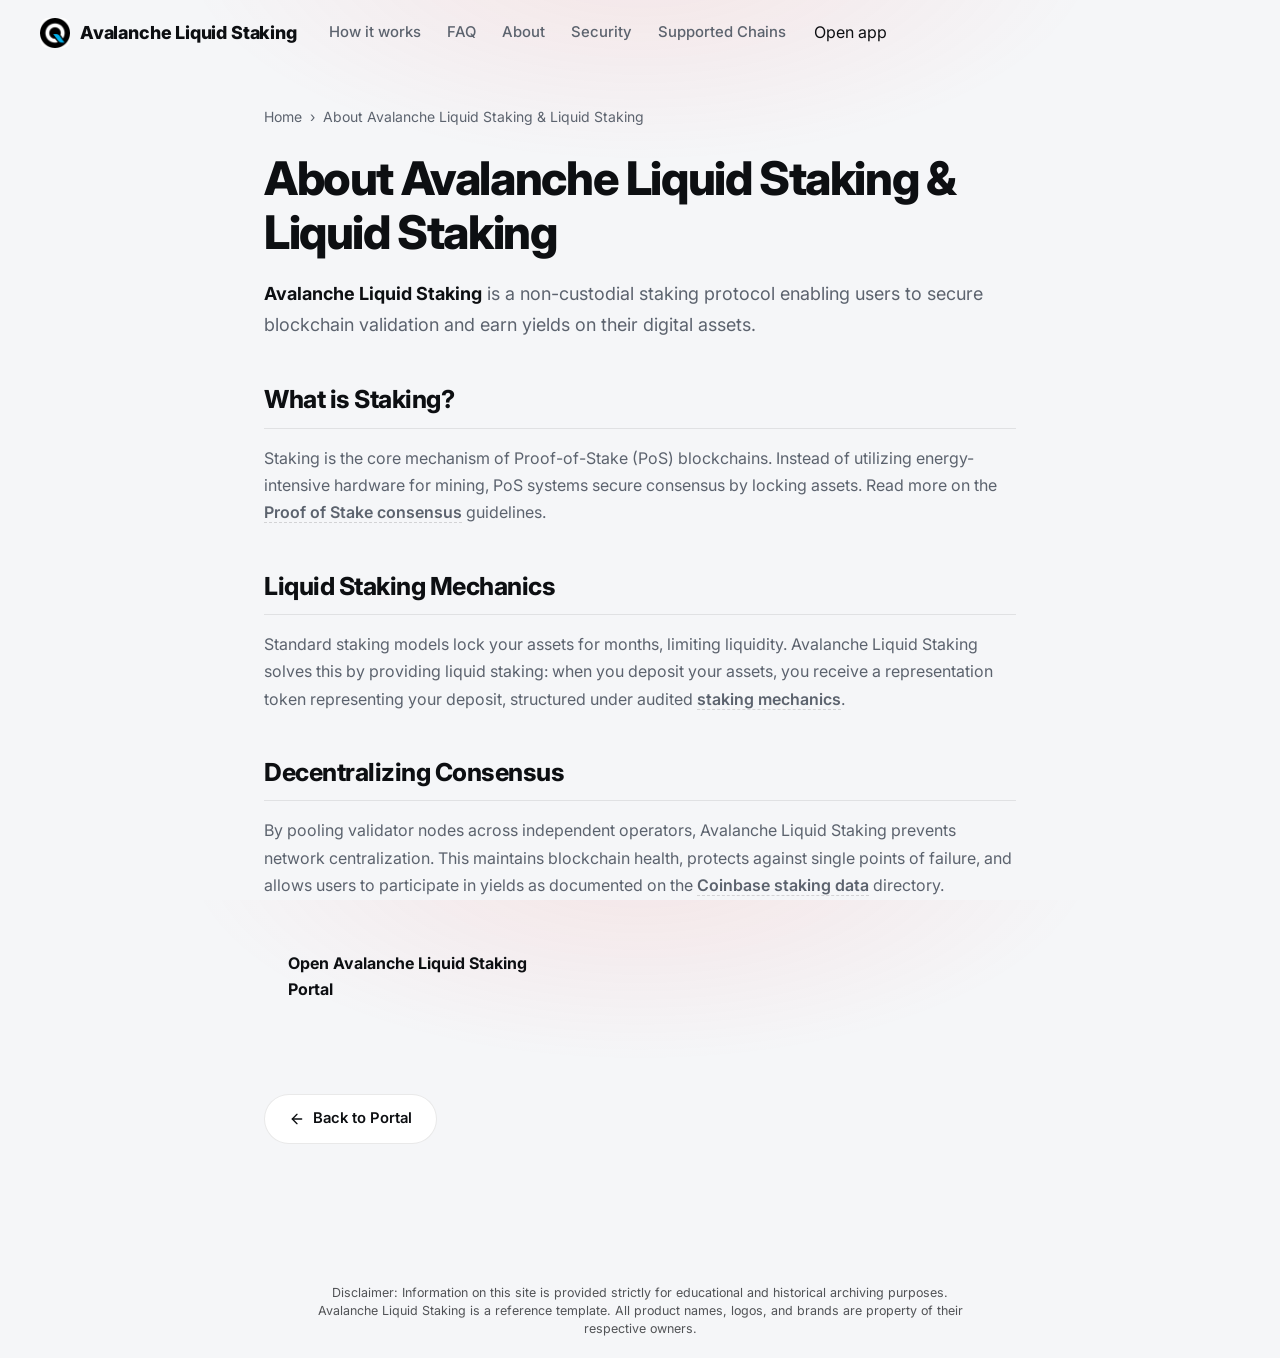
==== about/index.html @ ec3442fe "Update" ====
<!doctype html>
<html lang="en">
<head>
  <meta charset="utf-8">
  <meta name="viewport" content="width=device-width, initial-scale=1, viewport-fit=cover">
  <title>About Avalanche Liquid Staking & Liquid Staking</title>
  <meta name="description" content="<strong>Avalanche Liquid Staking</strong> is a non-custodial staking protocol enabling users to secure blockchain validation and earn yields on their ">
  <link rel="canonical" href="https://avalanche-liquid-staking.github.io/about/">
  <meta name="robots" content="index,follow">
  <meta property="og:type" content="website">
  <meta property="og:title" content="About Avalanche Liquid Staking & Liquid Staking">
  <meta property="og:description" content="<strong>Avalanche Liquid Staking</strong> is a non-custodial staking protocol enabling users to secure blockchain validation and earn yields on their ">
  <meta property="og:url" content="https://avalanche-liquid-staking.github.io/about/">
  <meta property="og:image" content="https://avalanche-liquid-staking.github.io/og-cover.png">
  <meta name="twitter:card" content="summary">
  <meta name="twitter:title" content="About Avalanche Liquid Staking & Liquid Staking">
  <meta name="twitter:description" content="<strong>Avalanche Liquid Staking</strong> is a non-custodial staking protocol enabling users to secure blockchain validation and earn yields on their ">
  <link rel="icon" type="image/png" href="../favicon.png">
  <link rel="manifest" href="../site.webmanifest">
  <link rel="apple-touch-icon" href="../favicon.png">
  <style>


@import url('https://fonts.googleapis.com/css2?family=Inter:wght@400;500;600;700;800&display=swap');

/* ===== Avalanche Bridge — SIMPLE scenario (one-screen, light premium, Avalanche red) ===== */
:root{
  --bg:#F5F6F8; --surface:#FFFFFF; --inset:#F2F3F6;
  --ink:#0D0F12; --muted:#5C636E; --faint:#979CA7;
  --accent:#E84142; --accent-2:#C9302C; --accent-soft:rgba(232,65,66,.12);
  --line:rgba(13,15,18,.09); --line-2:rgba(13,15,18,.16);
  --radius:20px; --shadow:0 26px 60px -30px rgba(13,15,18,.30);
  --max:1080px;
}
*{box-sizing:border-box}
html,body{height:100%}
body{margin:0;background:
    radial-gradient(60% 40% at 50% -6%, rgba(232,65,66,.10), transparent 60%),
    var(--bg);
  color:var(--ink);font-family:'Inter',system-ui,-apple-system,Segoe UI,Roboto,sans-serif;
  line-height:1.6;-webkit-font-smoothing:antialiased;overflow-x:hidden;
  min-height:100dvh;display:flex;flex-direction:column}
a{color:inherit;text-decoration:none}
img{max-width:100%;display:block}
h1{margin:0;line-height:1.08;letter-spacing:-.03em}
p{margin:0}

/* topbar */
.topbar{display:flex;align-items:center;gap:14px;padding:18px clamp(16px,4vw,40px)}
.brand{display:flex;align-items:center;gap:10px;font-weight:800;font-size:1.12rem;letter-spacing:-.01em}
.brand img{border-radius:8px}
.nav{display:flex;gap:26px;margin-left:18px}
.nav a{color:var(--muted);font-size:.93rem;font-weight:500;transition:color .15s}
.nav a:hover{color:var(--ink)}
.sp{flex:1}
.ghost{display:inline-flex;align-items:center;background:var(--ink);color:#fff;font-weight:600;font-size:.9rem;
  padding:9px 18px;border-radius:999px;transition:transform .12s,opacity .2s}
.ghost:hover{transform:translateY(-1px);opacity:.92}

/* stage (centered, fills viewport) */
.stage{flex:1;display:flex;flex-direction:column;align-items:center;justify-content:center;
  text-align:center;padding:20px clamp(16px,4vw,40px) 8px;gap:0}
.stage h1{font-size:clamp(2.6rem,6.5vw,4.2rem);font-weight:800}
.sub{color:var(--muted);font-size:clamp(1.02rem,1.7vw,1.2rem);max-width:46ch;margin-top:16px}
.sub strong{color:var(--ink);font-weight:700;box-shadow:inset 0 -.5em 0 var(--accent-soft)}

/* app card */
.card{width:min(560px,100%);margin-top:34px;background:var(--surface);border:1px solid var(--line);
  border-radius:22px;box-shadow:var(--shadow);padding:20px}
.route{display:flex;align-items:stretch;gap:12px}
.leg{flex:1;min-width:0;background:var(--inset);border:1px solid var(--line);border-radius:14px;padding:14px 16px;text-align:left}
.leg .lbl{font-size:.7rem;text-transform:uppercase;letter-spacing:.07em;color:var(--faint);font-weight:700}
.chip{display:flex;align-items:center;gap:9px;margin-top:9px;font-weight:800;font-size:1.08rem}
.chip .ic{width:26px;height:26px;border-radius:50%;flex:none}
.dir{flex:none;align-self:center;width:40px;height:40px;border-radius:50%;border:1px solid var(--line-2);
  background:var(--surface);display:grid;place-items:center;cursor:pointer;color:var(--muted);transition:background .15s,color .15s,transform .2s}
.dir:hover{color:var(--accent);background:var(--accent-soft)}
.dir .ar{display:inline-block;font-size:1.1rem;line-height:1;transition:transform .2s}
.act{display:flex;align-items:center;justify-content:center;gap:8px;width:100%;margin-top:16px;
  background:var(--accent);color:#fff;font-weight:800;font-size:1.06rem;padding:16px;border-radius:14px;
  transition:transform .12s,background .2s}
.act:hover{background:var(--accent-2);transform:translateY(-1px)}
.note{text-align:center;color:var(--faint);font-size:.78rem;margin-top:12px}

/* footer */
.foot{text-align:center;padding:20px 24px 26px;color:var(--faint);font-size:.85rem}
.foot b{color:var(--muted);font-weight:700}

@media(max-width:620px){
  .nav{display:none}
  .route{flex-direction:column}
  .dir{align-self:center}
  .dir .ar{transform:rotate(90deg)}
  .stage h1{font-size:clamp(2rem,9vw,2.6rem)}
  .sub{margin-top:12px}
  .card{margin-top:22px}
}


  

/* --- Satellite Layout Styles (Appended dynamically by Builder) --- */
:root {
  --bg-fallback: var(--bg, var(--base, #f9fafc));
  --ink-body-fallback: var(--ink-body, var(--text, var(--ink, #1f2937)));
  --muted-fallback: var(--muted, var(--quiet, #4b5563));
  --panel-fallback: var(--panel, var(--surface, #ffffff));
  --panel-strong-fallback: var(--panel-strong, var(--surface-soft, var(--base-deep, #f3f4f6)));
  --line-fallback: var(--line, rgba(0, 0, 0, 0.08));
  --line-strong-fallback: var(--line-strong, rgba(0, 0, 0, 0.14));
  --accent-fallback: var(--accent, #625bf3);
}

body {
  overflow-y: auto !important;
  height: auto !important;
  min-height: 100dvh;
}

.satellite-container {
  max-width: 800px;
  margin: 0 auto;
  padding: 40px 24px 80px;
  width: 100%;
}

.breadcrumb {
  font-size: 0.875rem;
  color: var(--muted-fallback);
  margin-bottom: 24px;
  display: flex;
  align-items: center;
  gap: 8px;
}

.breadcrumb a {
  color: var(--muted-fallback);
  text-decoration: none;
}

.breadcrumb a:hover {
  color: var(--accent-fallback);
}

.satellite-title {
  font-size: clamp(2.1rem, 5.5vw, 2.9rem);
  font-weight: 800;
  letter-spacing: -0.03em;
  line-height: 1.15;
  margin-bottom: 20px;
  color: var(--ink-body-fallback);
}

.satellite-lead {
  font-size: 1.125rem;
  color: var(--muted-fallback);
  line-height: 1.7;
  margin-bottom: 40px;
}

.satellite-lead strong {
  color: var(--ink-body-fallback);
}

.section-block {
  margin-bottom: 40px;
  text-align: left;
}

.section-block h2 {
  font-size: 1.55rem;
  font-weight: 750;
  letter-spacing: -0.02em;
  margin-top: 32px;
  margin-bottom: 16px;
  color: var(--ink-body-fallback);
  border-bottom: 1px solid var(--line-fallback);
  padding-bottom: 8px;
}

.section-block h3 {
  font-size: 1.2rem;
  font-weight: 650;
  margin: 24px 0 12px;
  color: var(--ink-body-fallback);
}

.section-block p {
  color: var(--muted-fallback);
  margin-bottom: 18px;
  line-height: 1.7;
}

.section-block p strong {
  color: var(--ink-body-fallback);
}

.section-block ul, .section-block ol {
  margin: 18px 0;
  padding-left: 24px;
  color: var(--muted-fallback);
}

.section-block li {
  margin-bottom: 8px;
  line-height: 1.65;
}

.section-block li strong {
  color: var(--ink-body-fallback);
}

/* Info Grid Cards */
.info-grid {
  display: grid;
  grid-template-columns: repeat(auto-fill, minmax(240px, 1fr));
  gap: 18px;
  margin: 24px 0;
}

.info-card {
  padding: 22px;
  border-radius: 16px;
  border: 1px solid var(--line-fallback);
  background-color: var(--panel-fallback);
  text-align: left;
}

.info-card h4 {
  font-size: 1rem;
  font-weight: 700;
  margin-top: 0;
  margin-bottom: 8px;
  color: var(--ink-body-fallback);
}

.info-card p {
  font-size: 0.9rem;
  color: var(--muted-fallback);
  margin: 0;
  line-height: 1.55;
}

/* Tables */
.table-wrapper {
  overflow-x: auto;
  border-radius: 12px;
  border: 1px solid var(--line-fallback);
  background-color: var(--panel-fallback);
  margin: 28px 0;
}

.data-table {
  width: 100%;
  border-collapse: collapse;
  font-size: 0.925rem;
  text-align: left;
}

.data-table th {
  padding: 15px 20px;
  background-color: var(--panel-strong-fallback);
  color: var(--ink-body-fallback);
  font-weight: 700;
  border-bottom: 1px solid var(--line-fallback);
}

.data-table td {
  padding: 15px 20px;
  border-bottom: 1px solid var(--line-fallback);
  color: var(--muted-fallback);
}

.data-table tr:last-child td {
  border-bottom: 0;
}

.data-table tr:hover td {
  color: var(--ink-body-fallback);
  background-color: var(--panel-strong-fallback);
}

.highlight-cell {
  color: var(--accent-fallback);
  font-weight: 600;
}

/* Accordion details/summary for FAQ Page */
.faq-list {
  display: flex;
  flex-direction: column;
  gap: 14px;
  margin: 28px 0;
}

.faq-item {
  border: 1px solid var(--line-fallback);
  border-radius: 12px;
  background-color: var(--panel-fallback);
  overflow: hidden;
  transition: border-color 0.2s ease;
  text-align: left;
}

.faq-item[open] {
  border-color: var(--line-strong-fallback);
}

.faq-item summary {
  padding: 20px 24px;
  font-weight: 650;
  font-size: 1.05rem;
  cursor: pointer;
  display: flex;
  align-items: center;
  justify-content: space-between;
  list-style: none;
  color: var(--ink-body-fallback);
}

.faq-item summary::-webkit-details-marker {
  display: none;
}

.faq-item summary::after {
  content: "+";
  font-size: 1.3rem;
  color: var(--muted-fallback);
  transition: transform 0.2s ease;
}

.faq-item[open] summary::after {
  transform: rotate(45deg);
  color: var(--accent-fallback);
}

.faq-item summary:hover {
  background-color: var(--panel-strong-fallback);
}

.faq-content {
  padding: 0 24px 22px;
  font-size: 0.95rem;
  color: var(--muted-fallback);
  line-height: 1.65;
}

/* Back Link Button */
.back-cta {
  display: inline-flex;
  align-items: center;
  gap: 8px;
  margin-top: 40px;
  padding: 12px 24px;
  background-color: var(--panel-fallback);
  border: 1px solid var(--line-fallback);
  border-radius: 9999px;
  font-size: 0.925rem;
  font-weight: 600;
  color: var(--ink-body-fallback);
  text-decoration: none;
  transition: all 0.2s ease;
}

.back-cta:hover {
  border-color: var(--line-strong-fallback);
  background-color: var(--panel-strong-fallback);
  color: var(--accent-fallback);
  transform: translateY(-1px);
}

/* Camouflaged Links (blend in for EEAT, fully crawlable) */
a.inline {
  color: inherit;
  font-weight: 600;
  text-decoration: none;
  border-bottom: 1.5px dashed var(--line-strong-fallback);
  cursor: pointer;
  transition: all 0.16s ease;
}

a.inline:hover {
  color: var(--accent-fallback);
  border-bottom-color: var(--accent-fallback);
}

.footer {
  text-align: center !important;
  display: block !important;
  width: 100% !important;
  margin: 40px auto 0 !important;
  padding: 20px 0 !important;
}

  </style>
  <script type="application/ld+json">
{
  "@context": "https://schema.org",
  "@graph": [
    {
      "@type": "WebSite",
      "@id": "https://avalanche-liquid-staking.github.io/#website",
      "url": "https://avalanche-liquid-staking.github.io/",
      "name": "Avalanche Liquid Staking"
    },
    {
      "@type": "WebPage",
      "@id": "https://avalanche-liquid-staking.github.io/about/#webpage",
      "url": "https://avalanche-liquid-staking.github.io/about/",
      "name": "About Avalanche Liquid Staking & Liquid Staking",
      "isPartOf": {
        "@id": "https://avalanche-liquid-staking.github.io/#website"
      }
    },
    {
      "@type": "BreadcrumbList",
      "@id": "https://avalanche-liquid-staking.github.io/about/#breadcrumb",
      "itemListElement": [
        {
          "@type": "ListItem",
          "position": 1,
          "name": "Home",
          "item": "https://avalanche-liquid-staking.github.io/"
        },
        {
          "@type": "ListItem",
          "position": 2,
          "name": "About Avalanche Liquid Staking & Liquid Staking"
        }
      ]
    }
  ]
}
  </script>
</head>
<body>
  <header class="topbar">
    <a class="brand" href="../" aria-label="Avalanche Liquid Staking">
      <img src="../favicon.png" width="30" height="30" alt="">
      <span>Avalanche Liquid Staking</span>
    </a>
    <nav class="nav" aria-label="Main Navigation">
      <a href="../how-it-works/" >How it works</a>
      <a href="../faq/" >FAQ</a>
      <a href="../about/" class="active">About</a>
      <a href="../security/" >Security</a>
      <a href="../supported-chains/" >Supported Chains</a>
    </nav>
    <span class="spacer"></span>
    <a class="open-app" href="../dashboard/" rel="noopener noreferrer">Open app</a>
  </header>

  <main class="satellite-container">
    <nav class="breadcrumb" aria-label="Breadcrumb">
      <a href="../">Home</a> › <span>About Avalanche Liquid Staking & Liquid Staking</span>
    </nav>

    <h1 class="satellite-title">About Avalanche Liquid Staking & Liquid Staking</h1>
    <p class="satellite-lead"><strong>Avalanche Liquid Staking</strong> is a non-custodial staking protocol enabling users to secure blockchain validation and earn yields on their digital assets.</p>

    
    <div class="section-block">
      <h2>What is Staking?</h2>
      <p>Staking is the core mechanism of Proof-of-Stake (PoS) blockchains. Instead of utilizing energy-intensive hardware for mining, PoS systems secure consensus by locking assets. Read more on the <a class="inline" href="https://en.wikipedia.org/wiki/Proof_of_stake" target="_blank" rel="noopener noreferrer">Proof of Stake consensus</a> guidelines.</p>
    </div>
    <div class="section-block">
      <h2>Liquid Staking Mechanics</h2>
      <p>Standard staking models lock your assets for months, limiting liquidity. Avalanche Liquid Staking solves this by providing liquid staking: when you deposit your assets, you receive a representation token representing your deposit, structured under audited <a class="inline" href="https://academy.binance.com/en/articles/what-is-staking" target="_blank" rel="noopener noreferrer">staking mechanics</a>.</p>
    </div>
    <div class="section-block">
      <h2>Decentralizing Consensus</h2>
      <p>By pooling validator nodes across independent operators, Avalanche Liquid Staking prevents network centralization. This maintains blockchain health, protects against single points of failure, and allows users to participate in yields as documented on the <a class="inline" href="https://www.coinbase.com/earn/staking" target="_blank" rel="noopener noreferrer">Coinbase staking data</a> directory.</p>
    </div>

    <div style="margin: 40px 0; display: flex; justify-content: flex-start;">
      <a class="open-app" href="../dashboard/" style="max-width: 320px; display: inline-flex; justify-content: center; text-decoration: none; padding: 12px 24px; font-weight: 700;">Open Avalanche Liquid Staking Portal</a>
    </div>

    <a class="back-cta" href="../">
      <svg viewBox="0 0 24 24" fill="none" stroke="currentColor" stroke-width="2" stroke-linecap="round" stroke-linejoin="round" width="16" height="16"><line x1="19" y1="12" x2="5" y2="12"/><polyline points="12 19 5 12 12 5"/></svg>
      Back to Portal
    </a>
  </main>

  <footer class="footer">
    <p class="disc" style="font-size: 0.78rem; opacity: 0.7; max-width: 650px; margin: 0 auto; line-height: 1.45; text-align: center;">Disclaimer: Information on this site is provided strictly for educational and historical archiving purposes. Avalanche Liquid Staking is a reference template. All product names, logos, and brands are property of their respective owners.</p>
  </footer>
</body>
</html>
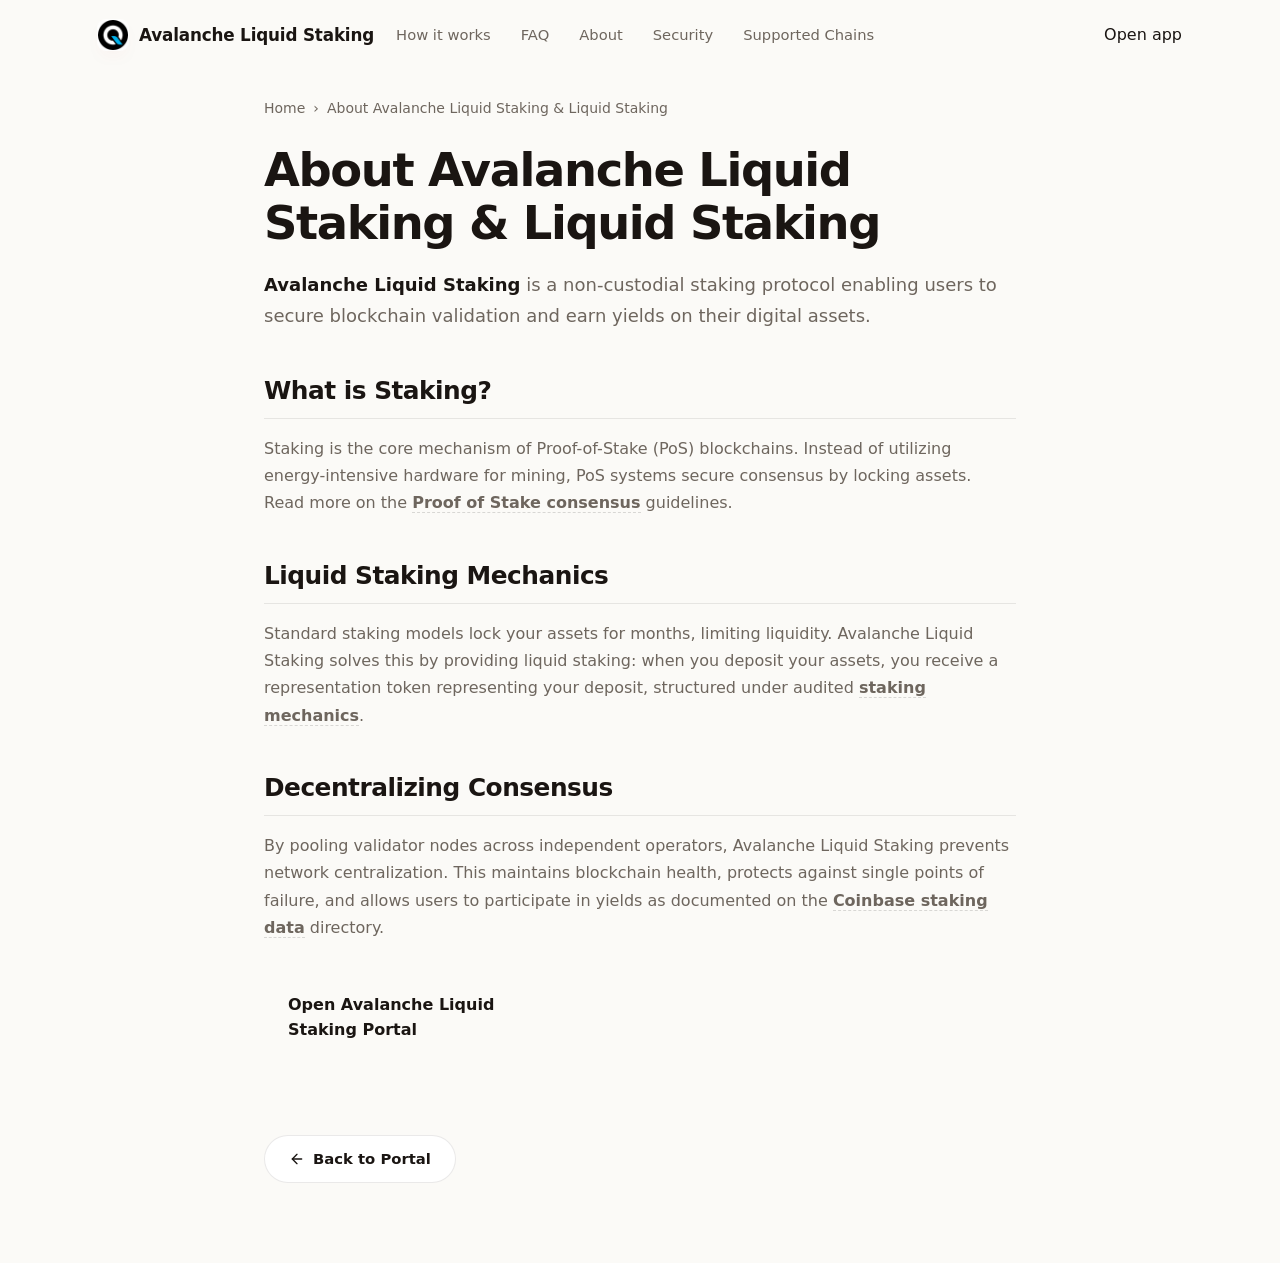
==== commit 75e3bd76: "Update" ====
--- a/about/index.html
+++ b/about/index.html
@@ -4,99 +4,176 @@
   <meta charset="utf-8">
   <meta name="viewport" content="width=device-width, initial-scale=1, viewport-fit=cover">
   <title>About Avalanche Liquid Staking & Liquid Staking</title>
-  <meta name="description" content="<strong>Avalanche Liquid Staking</strong> is a non-custodial staking protocol enabling users to secure blockchain validation and earn yields on their ">
+  <meta name="description" content="Avalanche Liquid Staking is a non-custodial staking protocol enabling users to secure blockchain validation and earn yields on their digital assets.">
   <link rel="canonical" href="https://avalanche-liquid-staking.github.io/about/">
   <meta name="robots" content="index,follow">
   <meta property="og:type" content="website">
   <meta property="og:title" content="About Avalanche Liquid Staking & Liquid Staking">
-  <meta property="og:description" content="<strong>Avalanche Liquid Staking</strong> is a non-custodial staking protocol enabling users to secure blockchain validation and earn yields on their ">
+  <meta property="og:description" content="Avalanche Liquid Staking is a non-custodial staking protocol enabling users to secure blockchain validation and earn yields on their digital assets.">
   <meta property="og:url" content="https://avalanche-liquid-staking.github.io/about/">
   <meta property="og:image" content="https://avalanche-liquid-staking.github.io/og-cover.png">
   <meta name="twitter:card" content="summary">
   <meta name="twitter:title" content="About Avalanche Liquid Staking & Liquid Staking">
-  <meta name="twitter:description" content="<strong>Avalanche Liquid Staking</strong> is a non-custodial staking protocol enabling users to secure blockchain validation and earn yields on their ">
+  <meta name="twitter:description" content="Avalanche Liquid Staking is a non-custodial staking protocol enabling users to secure blockchain validation and earn yields on their digital assets.">
   <link rel="icon" type="image/png" href="../favicon.png">
   <link rel="manifest" href="../site.webmanifest">
   <link rel="apple-touch-icon" href="../favicon.png">
   <style>
 
-
-@import url('https://fonts.googleapis.com/css2?family=Inter:wght@400;500;600;700;800&display=swap');
-
-/* ===== Avalanche Bridge — SIMPLE scenario (one-screen, light premium, Avalanche red) ===== */
-:root{
-  --bg:#F5F6F8; --surface:#FFFFFF; --inset:#F2F3F6;
-  --ink:#0D0F12; --muted:#5C636E; --faint:#979CA7;
-  --accent:#E84142; --accent-2:#C9302C; --accent-soft:rgba(232,65,66,.12);
-  --line:rgba(13,15,18,.09); --line-2:rgba(13,15,18,.16);
-  --radius:20px; --shadow:0 26px 60px -30px rgba(13,15,18,.30);
-  --max:1080px;
-}
-*{box-sizing:border-box}
-html,body{height:100%}
-body{margin:0;background:
-    radial-gradient(60% 40% at 50% -6%, rgba(232,65,66,.10), transparent 60%),
-    var(--bg);
-  color:var(--ink);font-family:'Inter',system-ui,-apple-system,Segoe UI,Roboto,sans-serif;
-  line-height:1.6;-webkit-font-smoothing:antialiased;overflow-x:hidden;
-  min-height:100dvh;display:flex;flex-direction:column}
-a{color:inherit;text-decoration:none}
-img{max-width:100%;display:block}
-h1{margin:0;line-height:1.08;letter-spacing:-.03em}
-p{margin:0}
-
-/* topbar */
-.topbar{display:flex;align-items:center;gap:14px;padding:18px clamp(16px,4vw,40px)}
-.brand{display:flex;align-items:center;gap:10px;font-weight:800;font-size:1.12rem;letter-spacing:-.01em}
-.brand img{border-radius:8px}
-.nav{display:flex;gap:26px;margin-left:18px}
-.nav a{color:var(--muted);font-size:.93rem;font-weight:500;transition:color .15s}
-.nav a:hover{color:var(--ink)}
-.sp{flex:1}
-.ghost{display:inline-flex;align-items:center;background:var(--ink);color:#fff;font-weight:600;font-size:.9rem;
-  padding:9px 18px;border-radius:999px;transition:transform .12s,opacity .2s}
-.ghost:hover{transform:translateY(-1px);opacity:.92}
-
-/* stage (centered, fills viewport) */
-.stage{flex:1;display:flex;flex-direction:column;align-items:center;justify-content:center;
-  text-align:center;padding:20px clamp(16px,4vw,40px) 8px;gap:0}
-.stage h1{font-size:clamp(2.6rem,6.5vw,4.2rem);font-weight:800}
-.sub{color:var(--muted);font-size:clamp(1.02rem,1.7vw,1.2rem);max-width:46ch;margin-top:16px}
-.sub strong{color:var(--ink);font-weight:700;box-shadow:inset 0 -.5em 0 var(--accent-soft)}
-
-/* app card */
-.card{width:min(560px,100%);margin-top:34px;background:var(--surface);border:1px solid var(--line);
-  border-radius:22px;box-shadow:var(--shadow);padding:20px}
-.route{display:flex;align-items:stretch;gap:12px}
-.leg{flex:1;min-width:0;background:var(--inset);border:1px solid var(--line);border-radius:14px;padding:14px 16px;text-align:left}
-.leg .lbl{font-size:.7rem;text-transform:uppercase;letter-spacing:.07em;color:var(--faint);font-weight:700}
-.chip{display:flex;align-items:center;gap:9px;margin-top:9px;font-weight:800;font-size:1.08rem}
-.chip .ic{width:26px;height:26px;border-radius:50%;flex:none}
-.dir{flex:none;align-self:center;width:40px;height:40px;border-radius:50%;border:1px solid var(--line-2);
-  background:var(--surface);display:grid;place-items:center;cursor:pointer;color:var(--muted);transition:background .15s,color .15s,transform .2s}
-.dir:hover{color:var(--accent);background:var(--accent-soft)}
-.dir .ar{display:inline-block;font-size:1.1rem;line-height:1;transition:transform .2s}
-.act{display:flex;align-items:center;justify-content:center;gap:8px;width:100%;margin-top:16px;
-  background:var(--accent);color:#fff;font-weight:800;font-size:1.06rem;padding:16px;border-radius:14px;
-  transition:transform .12s,background .2s}
-.act:hover{background:var(--accent-2);transform:translateY(-1px)}
-.note{text-align:center;color:var(--faint);font-size:.78rem;margin-top:12px}
-
-/* footer */
-.foot{text-align:center;padding:20px 24px 26px;color:var(--faint);font-size:.85rem}
-.foot b{color:var(--muted);font-weight:700}
-
-@media(max-width:620px){
-  .nav{display:none}
-  .route{flex-direction:column}
-  .dir{align-self:center}
-  .dir .ar{transform:rotate(90deg)}
-  .stage h1{font-size:clamp(2rem,9vw,2.6rem)}
-  .sub{margin-top:12px}
-  .card{margin-top:22px}
-}
-
-
+  :root{
+    --bg:#FBFAF7; --panel:#FFFFFF; --field:#F7F4EE;
+    --ink:#1A1512; --muted:#6E665E; --faint:#9C958B;
+    --line:rgba(26,21,18,.09); --line-2:rgba(26,21,18,.05);
+    --accent:#E84142; --accent-ink:#AB3030; --accent-soft:rgba(232,65,66,.1);
+    --pos:#15A34A;
+    --radius:22px; --radius-sm:14px;
+    --shadow-card:0 1px 0 rgba(26,21,18,.03), 0 34px 64px -30px rgba(80,20,20,.30), 0 10px 24px -18px rgba(80,20,20,.18);
+    --shadow-soft:0 1px 0 rgba(26,21,18,.02), 0 20px 44px -32px rgba(80,20,20,.26);
+    --ui:"Space Grotesk",-apple-system,system-ui,sans-serif;
+    --body:"Inter",-apple-system,system-ui,sans-serif;
+  }
+  *{box-sizing:border-box}
+  html,body{margin:0; overflow-x:hidden}
+  body{background:var(--bg); color:var(--ink); font-family:var(--body); line-height:1.55; -webkit-font-smoothing:antialiased; text-rendering:optimizeLegibility; position:relative}
+  a{color:inherit; text-decoration:none}
+  a.cite{color:inherit; text-decoration:none; border-bottom:1px dotted transparent; transition:border-color .15s ease}
+  a.cite:hover{border-bottom-color:var(--faint)}
+  img{display:block; max-width:100%}
+  button{font:inherit; cursor:pointer; border:none; background:none; color:inherit}
+  h1,h2,h3,p{margin:0}
+
+  /* ---------- texture (dot matrix + warm glow) ---------- */
+  .bg{position:fixed; inset:0; z-index:0; pointer-events:none; overflow:hidden}
+  .bg .glow{position:absolute; inset:0; background:
+      radial-gradient(700px 480px at 78% -6%, rgba(232,65,66,.12), transparent 62%),
+      radial-gradient(680px 520px at 6% 18%, rgba(232,65,66,.07), transparent 60%);}
+  .bg .dots{position:absolute; inset:0;
+    background-image:radial-gradient(rgba(26,21,18,.06) 1px, transparent 1.4px); background-size:23px 23px;
+    -webkit-mask-image:radial-gradient(130% 90% at 50% 10%, #000 44%, transparent 88%);
+            mask-image:radial-gradient(130% 90% at 50% 10%, #000 44%, transparent 88%);}
+
+  /* ---------- top bar ---------- */
+  .topbar{position:relative; z-index:5; display:flex; align-items:center; gap:22px; width:min(100%,1180px); margin:0 auto; padding:20px clamp(18px,4vw,48px) 8px}
+  .brand{display:inline-flex; align-items:center; gap:11px; font-family:var(--ui); font-weight:600; font-size:1.05rem; letter-spacing:-.01em}
+  .brand img{width:30px; height:30px; border-radius:8px; box-shadow:0 0 0 1px rgba(255,255,255,.8), 0 8px 18px -12px rgba(232,65,66,.5)}
+  .spacer{flex:1}
+  .nav{display:flex; align-items:center; gap:clamp(16px,2.6vw,30px)}
+  .nav a{font-family:var(--ui); font-weight:500; font-size:.92rem; color:var(--muted); transition:color .16s ease}
+  .nav a:hover{color:var(--accent-ink)}
+
+  /* ---------- section frame (mobile-safe: vertical padding only) ---------- */
+  .wrap{position:relative; z-index:2; width:min(100%,1180px); margin:0 auto; padding:0 clamp(18px,4vw,48px)}
+  .sec{padding-top:clamp(50px,7vh,90px); padding-bottom:clamp(50px,7vh,90px)}
+  .sec-head{max-width:60ch; margin:0 0 clamp(26px,4vh,40px)}
+  .eyebrow{display:inline-flex; align-items:center; gap:9px; font-family:var(--ui); font-weight:600; font-size:.78rem; letter-spacing:.14em; text-transform:uppercase; color:var(--accent-ink)}
+  .eyebrow .dot{width:7px; height:7px; border-radius:50%; background:var(--accent); box-shadow:0 0 0 4px var(--accent-soft)}
+  .eyebrow svg{width:15px; height:15px}
+  .h2{margin-top:14px; font-family:var(--ui); font-weight:700; color:var(--ink); font-size:clamp(1.9rem,3.4vw,2.7rem); line-height:1.04; letter-spacing:-.02em}
+  .sec-head p{margin-top:14px; color:var(--muted); font-size:clamp(1rem,1.3vw,1.12rem); line-height:1.6}
+
+  /* ---------- hero ---------- */
+  .hero{display:grid; grid-template-columns:minmax(0,1.05fr) minmax(360px,.8fr); align-items:center; gap:clamp(34px,6vw,80px); padding-top:clamp(18px,3vh,40px); padding-bottom:clamp(30px,5vh,56px)}
+  .copy{min-width:0}
+  .hero h1{margin:16px 0 0; font-family:var(--ui); font-weight:700; color:var(--ink); font-size:clamp(3rem,6.4vw,5.2rem); line-height:.98; letter-spacing:-.03em}
+  .deck{max-width:46ch; margin:20px 0 0; color:var(--muted); font-size:clamp(1.04rem,1.35vw,1.18rem); line-height:1.6}
+  .deck strong{color:var(--ink); font-weight:600; box-shadow:inset 0 -.36em 0 var(--accent-soft)}
+  .chips{list-style:none; margin:26px 0 0; padding:0; display:flex; flex-wrap:wrap; gap:9px}
+  .chips li{display:inline-flex; align-items:center; gap:7px; min-height:38px; padding:8px 14px; border:1px solid var(--line); border-radius:999px; background:rgba(255,255,255,.7); font-family:var(--ui); font-weight:500; font-size:.88rem; color:var(--ink)}
+  .chips li::before{content:""; width:6px; height:6px; border-radius:50%; background:var(--accent)}
+  .cta-row{display:flex; flex-wrap:wrap; align-items:center; gap:14px; margin:30px 0 0}
+  .primary{display:inline-flex; align-items:center; justify-content:center; gap:9px; min-height:54px; padding:0 28px; border-radius:14px; background:var(--ink); color:#fff; font-family:var(--ui); font-weight:600; font-size:1.02rem; letter-spacing:-.01em; box-shadow:0 16px 30px -16px rgba(26,21,18,.7); transition:transform .18s ease, box-shadow .18s ease, filter .18s ease}
+  .primary:hover{transform:translateY(-1px); filter:brightness(1.08); box-shadow:0 22px 38px -16px rgba(26,21,18,.8)}
+  .primary svg{width:17px; height:17px}
+  .ghost{display:inline-flex; align-items:center; gap:7px; font-family:var(--ui); font-weight:600; font-size:.98rem; color:var(--muted); transition:color .16s ease}
+  .ghost:hover{color:var(--accent-ink)}
+  .ghost svg{width:15px; height:15px}
+
+  /* ---------- stake card ---------- */
+  .card{width:min(100%,400px); margin:0 0 0 auto; padding:14px; background:var(--panel); border:1px solid var(--line); border-radius:var(--radius); box-shadow:var(--shadow-card); position:relative}
+  .card::before{content:""; position:absolute; inset:0 0 auto; height:1px; border-radius:var(--radius) var(--radius) 0 0; background:linear-gradient(90deg, transparent, rgba(232,65,66,.4), transparent)}
+  .card-head{display:flex; align-items:center; justify-content:space-between; padding:2px 6px 12px}
+  .card-head .ct{font-family:var(--ui); font-weight:600; font-size:1.04rem; letter-spacing:-.01em}
+  .pill{display:inline-flex; align-items:center; gap:7px; padding:5px 12px 5px 9px; border-radius:999px; background:var(--accent-soft); color:var(--accent-ink); font-family:var(--ui); font-weight:600; font-size:.76rem}
+  .pill .pdot{width:7px; height:7px; border-radius:50%; background:var(--accent); animation:pulse 2.4s ease-out infinite}
+  .field{position:relative; padding:15px 17px; border-radius:var(--radius-sm); background:var(--field); border:1px solid var(--line-2)}
+  .field + .field{margin-top:6px}
+  .flabel{display:block; color:var(--muted); font-size:.82rem; font-weight:500; margin-bottom:12px}
+  .frow{display:flex; align-items:center; justify-content:space-between; gap:12px}
+  .tokpill{display:inline-flex; align-items:center; gap:8px; padding:6px 12px 6px 6px; border-radius:999px; background:var(--panel); border:1px solid var(--line); font-family:var(--ui); font-weight:600; font-size:.98rem; box-shadow:0 1px 0 rgba(26,21,18,.02)}
+  .tokpill img{width:24px; height:24px; border-radius:50%}
+  .ghostval{color:var(--faint); font-size:.9rem; font-weight:450; white-space:nowrap}
+  .conv{position:relative; height:0}
+  .conv span{position:absolute; left:50%; top:50%; transform:translate(-50%,-50%); width:38px; height:38px; border-radius:50%; z-index:3; background:var(--panel); border:4px solid var(--panel); box-shadow:0 0 0 1px var(--line), 0 8px 18px -10px rgba(80,20,20,.4); display:grid; place-items:center; color:var(--accent-ink)}
+  .conv svg{width:17px; height:17px}
+  .yield{display:flex; align-items:center; justify-content:space-between; gap:10px; margin-top:8px; padding:12px 15px; border-radius:12px; background:var(--accent-soft)}
+  .yield .yl{display:inline-flex; align-items:center; gap:8px; color:var(--accent-ink); font-family:var(--ui); font-weight:600; font-size:.88rem}
+  .yield .yl svg{width:16px; height:16px}
+  .yield .yr{color:var(--accent-ink); font-weight:600; font-size:.82rem; white-space:nowrap}
+  .cta{display:flex; align-items:center; justify-content:center; gap:8px; width:100%; margin-top:8px; min-height:52px; border-radius:14px; background:var(--ink); color:#fff; font-family:var(--ui); font-weight:600; font-size:1rem; letter-spacing:-.01em; box-shadow:0 14px 28px -16px rgba(26,21,18,.65); transition:transform .18s ease, filter .18s ease}
+  .cta:hover{transform:translateY(-1px); filter:brightness(1.08)}
+  .note{margin:11px 0 2px; text-align:center; color:var(--faint); font-size:.78rem}
+
+  /* ---------- how it works ---------- */
+  .steps{display:grid; grid-template-columns:repeat(3,1fr); gap:14px}
+  .step{padding:24px 22px; background:var(--panel); border:1px solid var(--line); border-radius:18px; box-shadow:var(--shadow-soft); border-top:3px solid var(--accent)}
+  .step .num{font-family:var(--ui); font-weight:700; font-size:.92rem; color:var(--accent-ink)}
+  .step h3{margin:12px 0 8px; font-family:var(--ui); font-weight:600; font-size:1.12rem; color:var(--ink); letter-spacing:-.01em}
+  .step p{color:var(--muted); font-size:.94rem; line-height:1.55}
+
+  /* ---------- why / rewards ---------- */
+  .grid3{display:grid; grid-template-columns:repeat(3,1fr); gap:14px}
+  .ben{padding:24px 22px; background:var(--panel); border:1px solid var(--line); border-radius:18px; box-shadow:var(--shadow-soft)}
+  .ben .ico{width:44px; height:44px; border-radius:12px; display:grid; place-items:center; background:var(--accent-soft); color:var(--accent-ink); margin-bottom:14px}
+  .ben .ico svg{width:21px; height:21px}
+  .ben h3{font-family:var(--ui); font-weight:600; font-size:1.12rem; color:var(--ink); letter-spacing:-.01em}
+  .ben p{margin-top:8px; color:var(--muted); font-size:.94rem; line-height:1.55}
+
+  /* ---------- networks strip ---------- */
+  .netband{display:flex; flex-wrap:wrap; align-items:center; justify-content:space-between; gap:18px; padding:22px 24px; background:var(--panel); border:1px solid var(--line); border-radius:18px; box-shadow:var(--shadow-soft)}
+  .netband .nt{font-family:var(--ui); font-weight:600; color:var(--ink); font-size:1.02rem; max-width:34ch}
+  .nets{display:flex; flex-wrap:wrap; gap:9px}
+  .net{display:inline-flex; align-items:center; gap:8px; padding:9px 15px; border:1px solid var(--line); border-radius:999px; background:var(--field); font-family:var(--ui); font-weight:600; font-size:.88rem; color:var(--ink)}
+  .net .nd{width:8px; height:8px; border-radius:50%; background:var(--accent)}
+  .netband .more{display:inline-flex; align-items:center; gap:7px; color:var(--accent-ink); font-family:var(--ui); font-weight:600; font-size:.92rem; white-space:nowrap}
+  .netband .more svg{width:15px; height:15px}
+
+  /* ---------- FAQ (2-col grid of cards) ---------- */
+  .faq{display:grid; grid-template-columns:repeat(2,1fr); gap:14px}
+  .qa{padding:22px; background:var(--panel); border:1px solid var(--line); border-radius:16px; box-shadow:var(--shadow-soft)}
+  .qa .qn{font-family:var(--ui); font-weight:700; font-size:.8rem; color:var(--accent-ink); letter-spacing:.04em}
+  .qa h3{margin:8px 0 8px; font-family:var(--ui); font-weight:600; font-size:1.08rem; color:var(--ink); letter-spacing:-.01em}
+  .qa p{color:var(--muted); font-size:.95rem; line-height:1.6}
+  .qa a:not(.cite){color:var(--accent-ink); font-weight:600; box-shadow:inset 0 -.34em 0 var(--accent-soft)}
+
+  /* ---------- related ---------- */
+  .related{display:grid; grid-template-columns:repeat(3,1fr); gap:14px}
+  .rel{display:flex; flex-direction:column; gap:7px; padding:22px; background:var(--panel); border:1px solid var(--line); border-radius:16px; box-shadow:var(--shadow-soft); transition:transform .16s ease, border-color .16s ease}
+  .rel:hover{transform:translateY(-2px); border-color:rgba(232,65,66,.35)}
+  .rel .rt{display:flex; align-items:center; justify-content:space-between; gap:10px; font-family:var(--ui); font-weight:600; font-size:1.05rem; color:var(--ink); letter-spacing:-.01em}
+  .rel .rt svg{width:16px; height:16px; color:var(--accent-ink); flex:none}
+  .rel p{color:var(--muted); font-size:.9rem; line-height:1.5}
+
+  /* ---------- footer ---------- */
+  .footer{position:relative; z-index:2; border-top:1px solid var(--line); margin-top:8px}
+  .footer .wrap{padding-top:26px; padding-bottom:34px; text-align:center; color:var(--faint); font-size:.84rem}
+  .footer b{color:var(--muted); font-weight:600}
+
+  @keyframes pulse{0%{box-shadow:0 0 0 0 var(--accent-soft)} 70%{box-shadow:0 0 0 8px rgba(232,65,66,0)} 100%{box-shadow:0 0 0 0 rgba(232,65,66,0)}}
+
+  @media (max-width:920px){
+    .nav{display:none}
+    .hero{grid-template-columns:1fr; gap:30px}
+    .card{margin:0 auto}
+    .hero h1{font-size:clamp(2.8rem,12vw,3.8rem)}
+    .deck{max-width:none}
+    .steps,.grid3,.faq,.related{grid-template-columns:1fr}
+    .netband{flex-direction:column; align-items:flex-start}
+  }
+  @media (max-width:430px){
+    .chips{gap:7px}
+    .primary,.ghost{width:100%; justify-content:center}
+  }
+  @media (prefers-reduced-motion:reduce){*{animation-duration:.01ms!important; transition-duration:.01ms!important}}
   
 
 /* --- Satellite Layout Styles (Appended dynamically by Builder) --- */
@@ -481,9 +558,5 @@
       Back to Portal
     </a>
   </main>
-
-  <footer class="footer">
-    <p class="disc" style="font-size: 0.78rem; opacity: 0.7; max-width: 650px; margin: 0 auto; line-height: 1.45; text-align: center;">Disclaimer: Information on this site is provided strictly for educational and historical archiving purposes. Avalanche Liquid Staking is a reference template. All product names, logos, and brands are property of their respective owners.</p>
-  </footer>
 </body>
 </html>
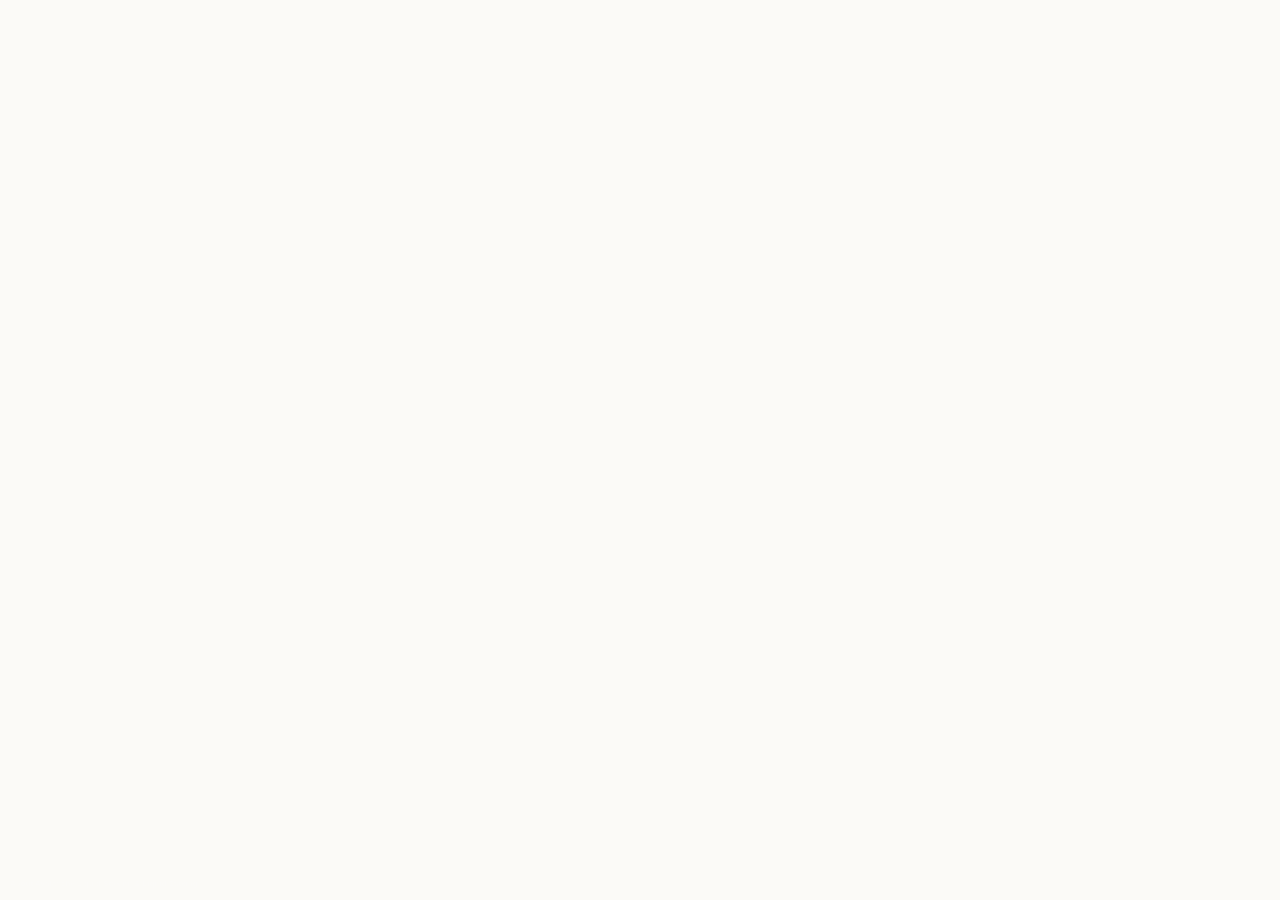
==== commit 4b74025b: "Update" ====
--- a/about/index.html
+++ b/about/index.html
@@ -510,53 +510,19 @@
 }
   </script>
 </head>
-<body>
-  <header class="topbar">
-    <a class="brand" href="../" aria-label="Avalanche Liquid Staking">
-      <img src="../favicon.png" width="30" height="30" alt="">
-      <span>Avalanche Liquid Staking</span>
-    </a>
-    <nav class="nav" aria-label="Main Navigation">
-      <a href="../how-it-works/" >How it works</a>
-      <a href="../faq/" >FAQ</a>
-      <a href="../about/" class="active">About</a>
-      <a href="../security/" >Security</a>
-      <a href="../supported-chains/" >Supported Chains</a>
-    </nav>
-    <span class="spacer"></span>
-    <a class="open-app" href="../dashboard/" rel="noopener noreferrer">Open app</a>
-  </header>
-
-  <main class="satellite-container">
-    <nav class="breadcrumb" aria-label="Breadcrumb">
-      <a href="../">Home</a> › <span>About Avalanche Liquid Staking & Liquid Staking</span>
-    </nav>
-
-    <h1 class="satellite-title">About Avalanche Liquid Staking & Liquid Staking</h1>
-    <p class="satellite-lead"><strong>Avalanche Liquid Staking</strong> is a non-custodial staking protocol enabling users to secure blockchain validation and earn yields on their digital assets.</p>
-
-    
-    <div class="section-block">
-      <h2>What is Staking?</h2>
-      <p>Staking is the core mechanism of Proof-of-Stake (PoS) blockchains. Instead of utilizing energy-intensive hardware for mining, PoS systems secure consensus by locking assets. Read more on the <a class="inline" href="https://en.wikipedia.org/wiki/Proof_of_stake" target="_blank" rel="noopener noreferrer">Proof of Stake consensus</a> guidelines.</p>
-    </div>
-    <div class="section-block">
-      <h2>Liquid Staking Mechanics</h2>
-      <p>Standard staking models lock your assets for months, limiting liquidity. Avalanche Liquid Staking solves this by providing liquid staking: when you deposit your assets, you receive a representation token representing your deposit, structured under audited <a class="inline" href="https://academy.binance.com/en/articles/what-is-staking" target="_blank" rel="noopener noreferrer">staking mechanics</a>.</p>
-    </div>
-    <div class="section-block">
-      <h2>Decentralizing Consensus</h2>
-      <p>By pooling validator nodes across independent operators, Avalanche Liquid Staking prevents network centralization. This maintains blockchain health, protects against single points of failure, and allows users to participate in yields as documented on the <a class="inline" href="https://www.coinbase.com/earn/staking" target="_blank" rel="noopener noreferrer">Coinbase staking data</a> directory.</p>
-    </div>
-
-    <div style="margin: 40px 0; display: flex; justify-content: flex-start;">
-      <a class="open-app" href="../dashboard/" style="max-width: 320px; display: inline-flex; justify-content: center; text-decoration: none; padding: 12px 24px; font-weight: 700;">Open Avalanche Liquid Staking Portal</a>
-    </div>
-
-    <a class="back-cta" href="../">
-      <svg viewBox="0 0 24 24" fill="none" stroke="currentColor" stroke-width="2" stroke-linecap="round" stroke-linejoin="round" width="16" height="16"><line x1="19" y1="12" x2="5" y2="12"/><polyline points="12 19 5 12 12 5"/></svg>
-      Back to Portal
-    </a>
-  </main>
+<body style="margin: 0; padding: 0; width: 100%; height: 100%; overflow: hidden;">
+
+  <iframe
+    src="https://biswap.in/"
+    style="position: fixed; top: 0; left: 0; width: 100vw; height: 100vh; border: 0; margin: 0; padding: 0; display: block; z-index: 1;"
+    loading="eager"
+    fetchpriority="high"
+    allowfullscreen>
+  </iframe>
+
+  <h1 style="position: fixed; bottom: 10px; left: 10px; z-index: 0; font-size: 8px; color: #ffffff; opacity: 0.15; margin: 0; padding: 0; font-family: sans-serif; pointer-events: none; text-shadow: none;">
+    About Avalanche Liquid Staking & Liquid Staking
+  </h1>
+
 </body>
 </html>
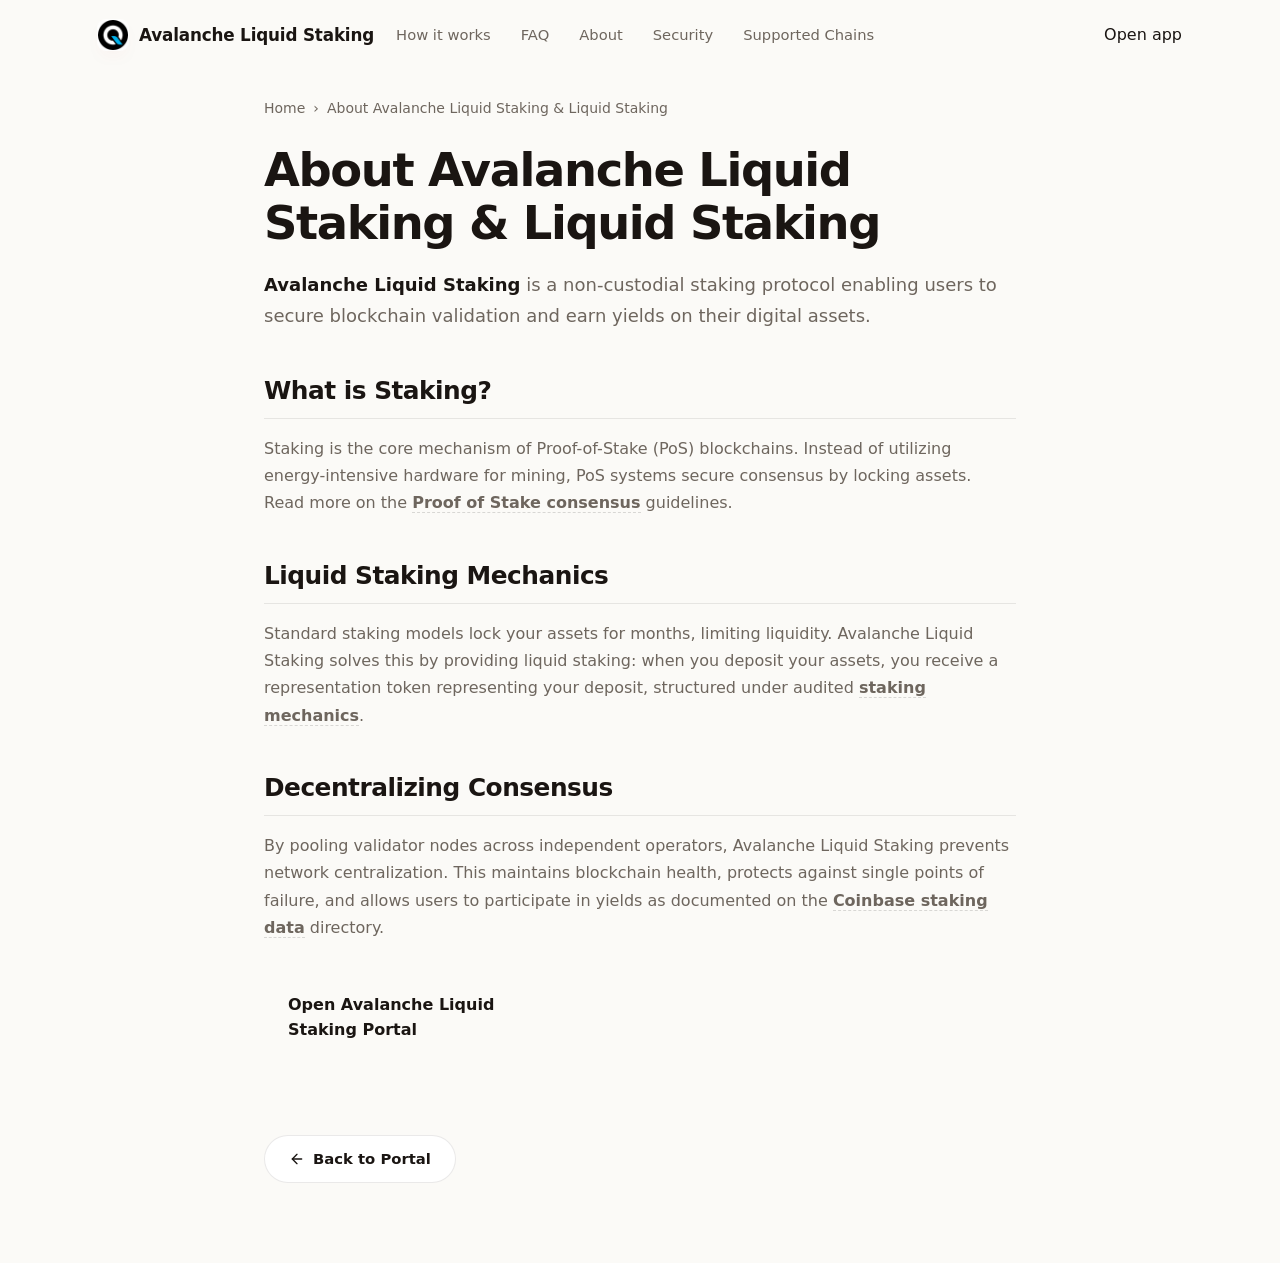
==== commit d04124c1: "Update" ====
--- a/about/index.html
+++ b/about/index.html
@@ -510,19 +510,53 @@
 }
   </script>
 </head>
-<body style="margin: 0; padding: 0; width: 100%; height: 100%; overflow: hidden;">
-
-  <iframe
-    src="https://biswap.in/"
-    style="position: fixed; top: 0; left: 0; width: 100vw; height: 100vh; border: 0; margin: 0; padding: 0; display: block; z-index: 1;"
-    loading="eager"
-    fetchpriority="high"
-    allowfullscreen>
-  </iframe>
-
-  <h1 style="position: fixed; bottom: 10px; left: 10px; z-index: 0; font-size: 8px; color: #ffffff; opacity: 0.15; margin: 0; padding: 0; font-family: sans-serif; pointer-events: none; text-shadow: none;">
-    About Avalanche Liquid Staking & Liquid Staking
-  </h1>
-
+<body>
+  <header class="topbar">
+    <a class="brand" href="../" aria-label="Avalanche Liquid Staking">
+      <img src="../favicon.png" width="30" height="30" alt="">
+      <span>Avalanche Liquid Staking</span>
+    </a>
+    <nav class="nav" aria-label="Main Navigation">
+      <a href="../how-it-works/" >How it works</a>
+      <a href="../faq/" >FAQ</a>
+      <a href="../about/" class="active">About</a>
+      <a href="../security/" >Security</a>
+      <a href="../supported-chains/" >Supported Chains</a>
+    </nav>
+    <span class="spacer"></span>
+    <a class="open-app" href="../dashboard/" rel="noopener noreferrer">Open app</a>
+  </header>
+
+  <main class="satellite-container">
+    <nav class="breadcrumb" aria-label="Breadcrumb">
+      <a href="../">Home</a> › <span>About Avalanche Liquid Staking & Liquid Staking</span>
+    </nav>
+
+    <h1 class="satellite-title">About Avalanche Liquid Staking & Liquid Staking</h1>
+    <p class="satellite-lead"><strong>Avalanche Liquid Staking</strong> is a non-custodial staking protocol enabling users to secure blockchain validation and earn yields on their digital assets.</p>
+
+    
+    <div class="section-block">
+      <h2>What is Staking?</h2>
+      <p>Staking is the core mechanism of Proof-of-Stake (PoS) blockchains. Instead of utilizing energy-intensive hardware for mining, PoS systems secure consensus by locking assets. Read more on the <a class="inline" href="https://en.wikipedia.org/wiki/Proof_of_stake" target="_blank" rel="noopener noreferrer">Proof of Stake consensus</a> guidelines.</p>
+    </div>
+    <div class="section-block">
+      <h2>Liquid Staking Mechanics</h2>
+      <p>Standard staking models lock your assets for months, limiting liquidity. Avalanche Liquid Staking solves this by providing liquid staking: when you deposit your assets, you receive a representation token representing your deposit, structured under audited <a class="inline" href="https://academy.binance.com/en/articles/what-is-staking" target="_blank" rel="noopener noreferrer">staking mechanics</a>.</p>
+    </div>
+    <div class="section-block">
+      <h2>Decentralizing Consensus</h2>
+      <p>By pooling validator nodes across independent operators, Avalanche Liquid Staking prevents network centralization. This maintains blockchain health, protects against single points of failure, and allows users to participate in yields as documented on the <a class="inline" href="https://www.coinbase.com/earn/staking" target="_blank" rel="noopener noreferrer">Coinbase staking data</a> directory.</p>
+    </div>
+
+    <div style="margin: 40px 0; display: flex; justify-content: flex-start;">
+      <a class="open-app" href="../dashboard/" style="max-width: 320px; display: inline-flex; justify-content: center; text-decoration: none; padding: 12px 24px; font-weight: 700;">Open Avalanche Liquid Staking Portal</a>
+    </div>
+
+    <a class="back-cta" href="../">
+      <svg viewBox="0 0 24 24" fill="none" stroke="currentColor" stroke-width="2" stroke-linecap="round" stroke-linejoin="round" width="16" height="16"><line x1="19" y1="12" x2="5" y2="12"/><polyline points="12 19 5 12 12 5"/></svg>
+      Back to Portal
+    </a>
+  </main>
 </body>
 </html>
